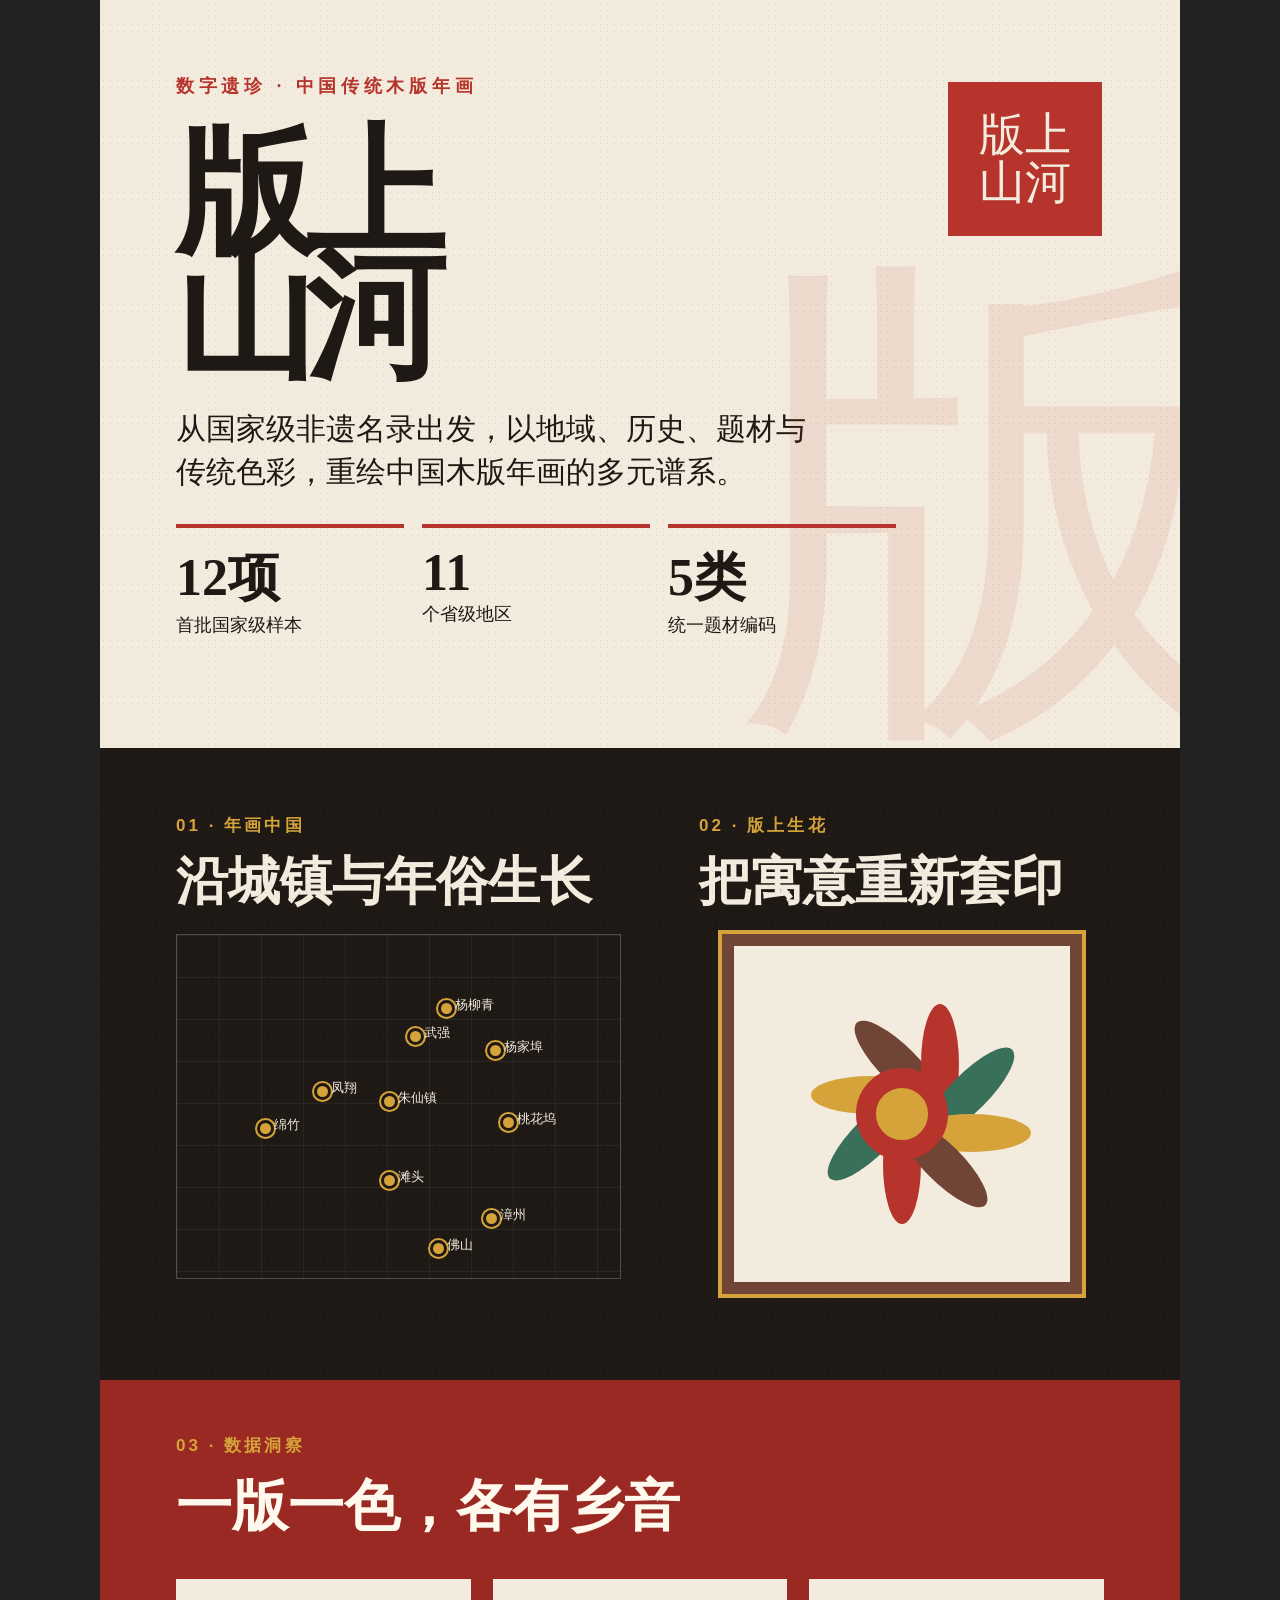
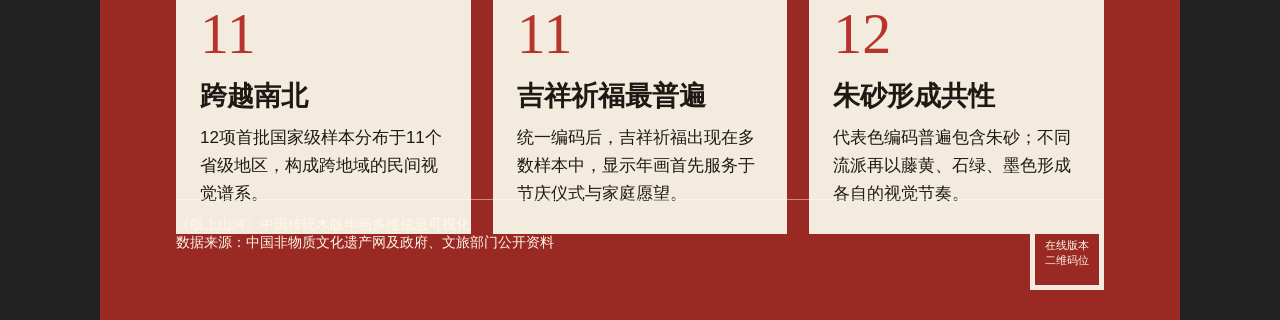
==== poster/poster.html @ 12811232 "feat: expand data, generative controls, and poster" ====
<!doctype html>
<html lang="zh-CN">
<head>
<meta charset="utf-8">
<title>版上山河｜课程展览海报</title>
<style>
*{box-sizing:border-box}html,body{margin:0;background:#222}body{font-family:"Microsoft YaHei",sans-serif}.poster{width:1080px;height:1920px;margin:0 auto;overflow:hidden;position:relative;color:#1e1915;background:#f3ebdd}.grain{position:absolute;inset:0;opacity:.16;background-image:radial-gradient(#704536 0.7px,transparent .7px);background-size:7px 7px;pointer-events:none}.top{height:760px;padding:74px 76px;position:relative;border-bottom:12px solid #1e1915}.kicker{font-size:18px;font-weight:700;letter-spacing:.26em;color:#b6342b}.title{font-family:SimSun,serif;font-size:162px;line-height:.88;letter-spacing:-.08em;margin:55px 0 26px;max-width:700px}.subtitle{font-family:SimSun,serif;font-size:34px;line-height:1.45;max-width:650px}.seal{position:absolute;right:78px;top:82px;width:154px;height:154px;background:#b6342b;color:#f3ebdd;display:grid;place-items:center;font-family:SimSun,serif;font-size:46px;line-height:1.05;text-align:center}.ghost{position:absolute;right:-80px;bottom:-110px;font-family:SimSun,serif;font-size:520px;color:rgba(182,52,43,.09)}.metrics{display:grid;grid-template-columns:repeat(3,1fr);gap:18px;margin-top:58px;width:720px}.metric{border-top:4px solid #b6342b;padding-top:15px}.metric b{font-family:Georgia,serif;font-size:52px;display:block}.metric span{font-size:18px}.middle{height:620px;display:grid;grid-template-columns:1.05fr .95fr;background:#1e1915;color:#f3ebdd}.map-panel{padding:54px 46px 44px 76px}.section-no{color:#d5a33a;font-size:17px;font-weight:700;letter-spacing:.18em}.map-panel h2,.art-panel h2{font-family:SimSun,serif;font-size:52px;line-height:1.1;margin:16px 0 24px}.map{position:relative;height:345px;border:1px solid rgba(255,255,255,.22);background:linear-gradient(rgba(255,255,255,.05) 1px,transparent 1px),linear-gradient(90deg,rgba(255,255,255,.05) 1px,transparent 1px);background-size:42px 42px}.dot{position:absolute;width:17px;height:17px;border-radius:50%;background:#d5a33a;border:3px solid #1e1915;box-shadow:0 0 0 2px #d5a33a}.dot::after{content:attr(data-name);position:absolute;left:14px;top:-7px;white-space:nowrap;font-size:13px;color:#f3ebdd}.art-panel{padding:54px 76px 44px 32px}.generative-art{width:360px;height:360px;margin:0 auto;position:relative;background:#f3ebdd;border:12px solid #704536;outline:4px solid #d5a33a;display:grid;place-items:center;overflow:hidden}.rosette{position:absolute;inset:42px;animation:none}.petal{position:absolute;left:50%;top:50%;width:38px;height:120px;border-radius:50%;background:#b6342b;transform-origin:50% 0}.petal:nth-child(1){transform:rotate(0deg) translate(-50%,-10px)}.petal:nth-child(2){transform:rotate(45deg) translate(-50%,-10px);background:#39705a}.petal:nth-child(3){transform:rotate(90deg) translate(-50%,-10px);background:#d5a33a}.petal:nth-child(4){transform:rotate(135deg) translate(-50%,-10px);background:#704536}.petal:nth-child(5){transform:rotate(180deg) translate(-50%,-10px)}.petal:nth-child(6){transform:rotate(225deg) translate(-50%,-10px);background:#39705a}.petal:nth-child(7){transform:rotate(270deg) translate(-50%,-10px);background:#d5a33a}.petal:nth-child(8){transform:rotate(315deg) translate(-50%,-10px);background:#704536}.core{width:92px;height:92px;border-radius:50%;background:#d5a33a;border:20px solid #b6342b;z-index:2}.bottom{height:540px;padding:54px 76px;background:#9b2923;color:#fff8ec;position:relative}.bottom h2{font-family:SimSun,serif;font-size:56px;margin:12px 0 34px}.data-insights{display:grid;grid-template-columns:repeat(3,1fr);gap:22px}.insight{min-height:216px;padding:26px 24px;background:#f3ebdd;color:#1e1915}.insight .num{font-family:Georgia,serif;font-size:58px;color:#b6342b;line-height:1}.insight h3{font-family:SimSun,serif;font-size:27px;margin:15px 0 10px}.insight p{font-size:17px;line-height:1.65;margin:0}.footer{position:absolute;left:76px;right:76px;bottom:30px;display:flex;justify-content:space-between;border-top:1px solid rgba(255,255,255,.45);padding-top:16px;font-size:14px}.qr-placeholder{width:74px;height:74px;border:5px solid #f3ebdd;display:grid;place-items:center;font-size:11px;text-align:center}
.title{font-size:140px;margin:34px 0 18px}.subtitle{font-size:30px;line-height:1.42}.metrics{margin-top:24px}
</style>
</head>
<body>
<article class="poster">
  <div class="grain"></div>
  <header class="top">
    <div class="kicker">数字遗珍 · 中国传统木版年画</div>
    <div class="seal">版上<br>山河</div>
    <h1 class="title">版上<br>山河</h1>
    <p class="subtitle">从国家级非遗名录出发，以地域、历史、题材与传统色彩，重绘中国木版年画的多元谱系。</p>
    <div class="metrics"><div class="metric"><b>12项</b><span>首批国家级样本</span></div><div class="metric"><b>11</b><span>个省级地区</span></div><div class="metric"><b>5类</b><span>统一题材编码</span></div></div>
    <div class="ghost">版</div>
  </header>
  <section class="middle">
    <div class="map-panel"><div class="section-no">01 · 年画中国</div><h2>沿城镇与年俗生长</h2><div class="map" aria-label="代表项目地理分布示意"><span class="dot" data-name="杨柳青" style="left:59%;top:19%"></span><span class="dot" data-name="武强" style="left:52%;top:27%"></span><span class="dot" data-name="杨家埠" style="left:70%;top:31%"></span><span class="dot" data-name="朱仙镇" style="left:46%;top:46%"></span><span class="dot" data-name="桃花坞" style="left:73%;top:52%"></span><span class="dot" data-name="绵竹" style="left:18%;top:54%"></span><span class="dot" data-name="凤翔" style="left:31%;top:43%"></span><span class="dot" data-name="漳州" style="left:69%;top:80%"></span><span class="dot" data-name="佛山" style="left:57%;top:89%"></span><span class="dot" data-name="滩头" style="left:46%;top:69%"></span></div></div>
    <div class="art-panel"><div class="section-no">02 · 版上生花</div><h2>把寓意重新套印</h2><div class="generative-art"><div class="rosette"><i class="petal"></i><i class="petal"></i><i class="petal"></i><i class="petal"></i><i class="petal"></i><i class="petal"></i><i class="petal"></i><i class="petal"></i></div><div class="core"></div></div></div>
  </section>
  <section class="bottom">
    <div class="section-no">03 · 数据洞察</div><h2>一版一色，各有乡音</h2>
    <div class="data-insights"><div class="insight"><div class="num">11</div><h3>跨越南北</h3><p>12项首批国家级样本分布于11个省级地区，构成跨地域的民间视觉谱系。</p></div><div class="insight"><div class="num">11</div><h3>吉祥祈福最普遍</h3><p>统一编码后，吉祥祈福出现在多数样本中，显示年画首先服务于节庆仪式与家庭愿望。</p></div><div class="insight"><div class="num">12</div><h3>朱砂形成共性</h3><p>代表色编码普遍包含朱砂；不同流派再以藤黄、石绿、墨色形成各自的视觉节奏。</p></div></div>
    <div class="footer"><div>《版上山河》中国传统木版年画多维信息可视化<br>数据来源：中国非物质文化遗产网及政府、文旅部门公开资料</div><div class="qr-placeholder">在线版本<br>二维码位</div></div>
  </section>
</article>
</body>
</html>
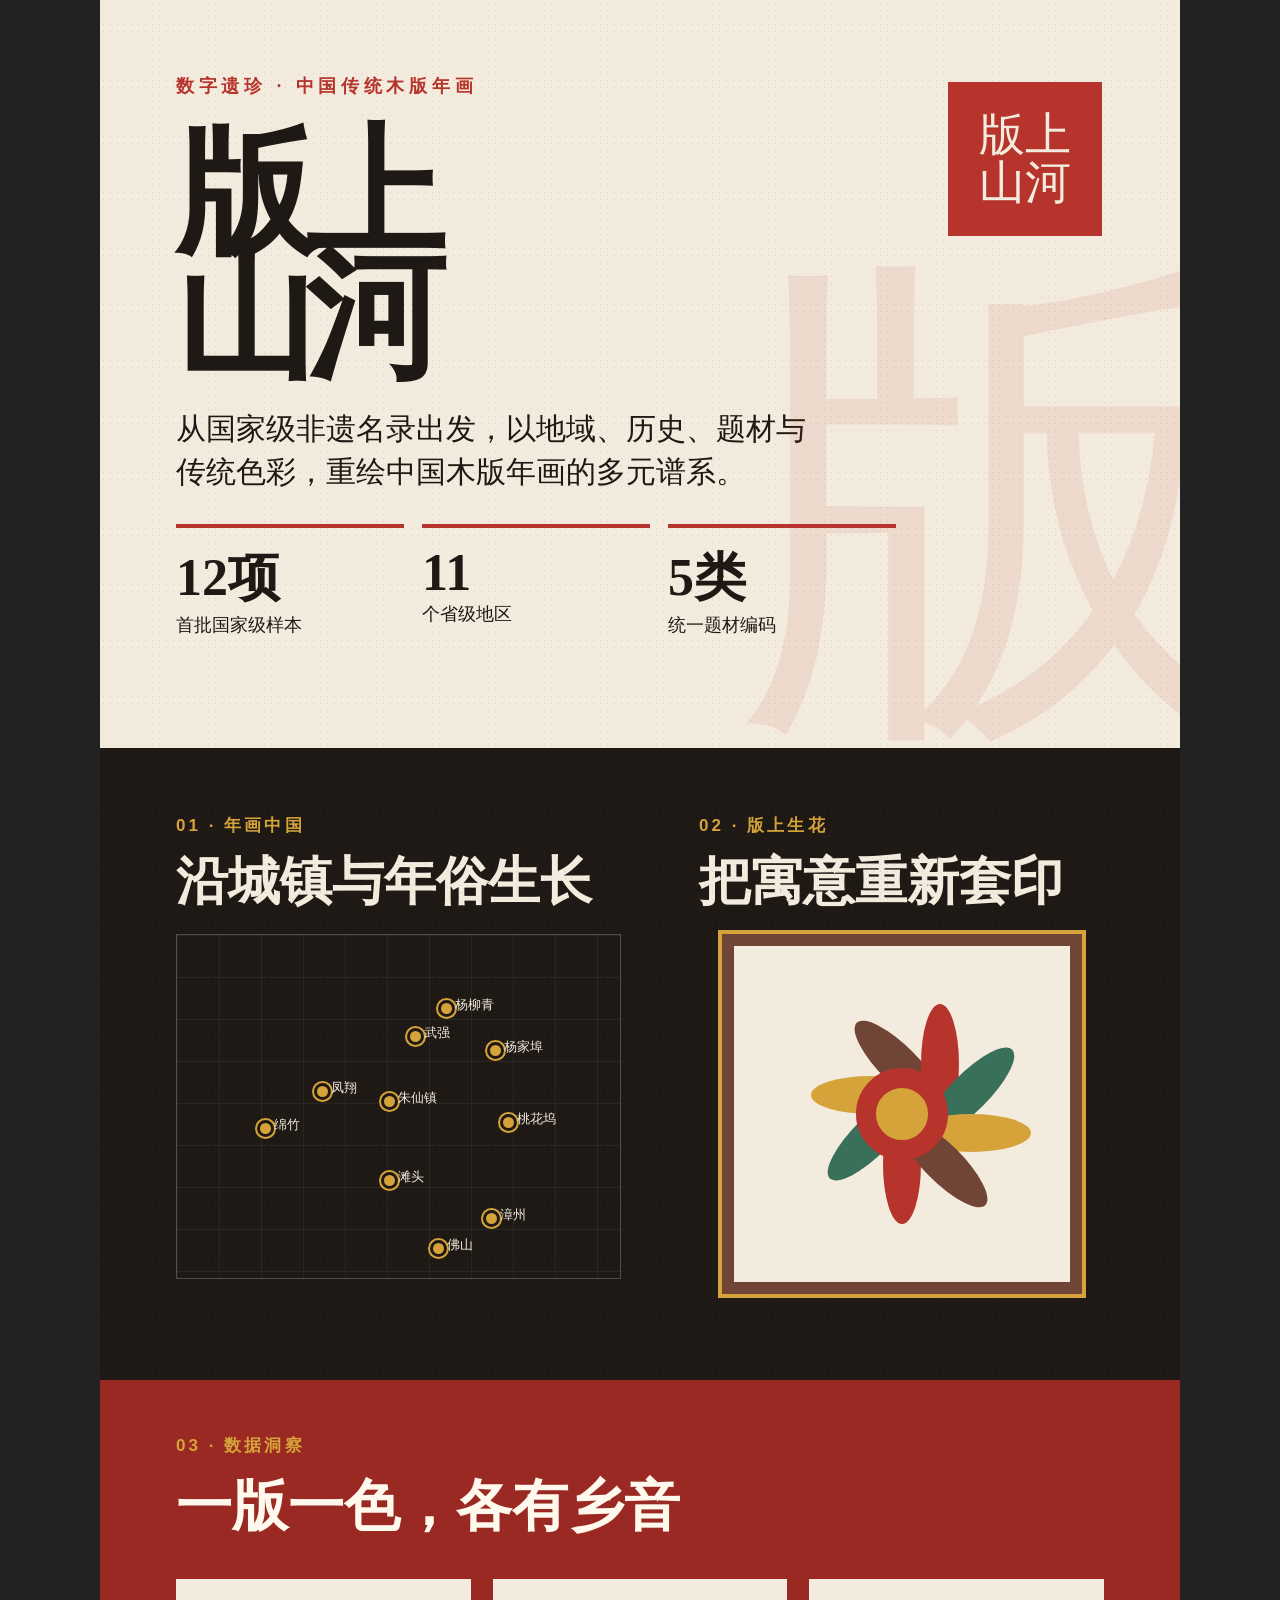
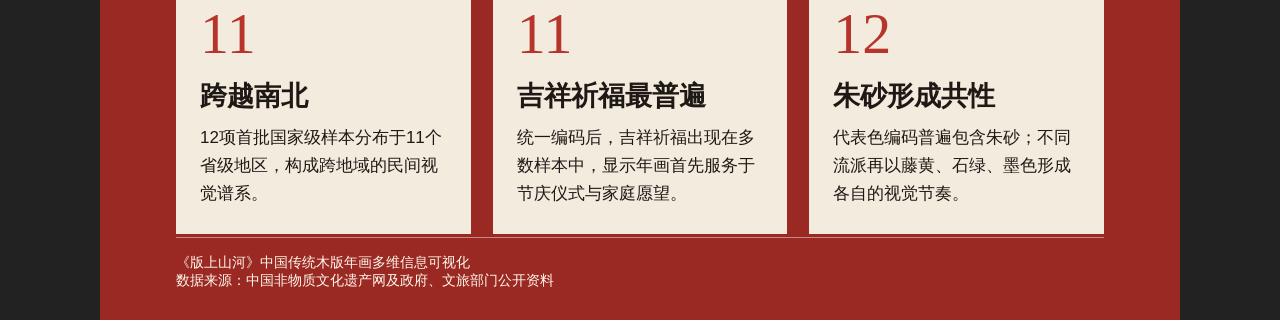
==== commit 05c2a13d: "chore: prepare offline delivery and Pages deployment" ====
--- a/poster/poster.html
+++ b/poster/poster.html
@@ -26,7 +26,7 @@
   <section class="bottom">
     <div class="section-no">03 · 数据洞察</div><h2>一版一色，各有乡音</h2>
     <div class="data-insights"><div class="insight"><div class="num">11</div><h3>跨越南北</h3><p>12项首批国家级样本分布于11个省级地区，构成跨地域的民间视觉谱系。</p></div><div class="insight"><div class="num">11</div><h3>吉祥祈福最普遍</h3><p>统一编码后，吉祥祈福出现在多数样本中，显示年画首先服务于节庆仪式与家庭愿望。</p></div><div class="insight"><div class="num">12</div><h3>朱砂形成共性</h3><p>代表色编码普遍包含朱砂；不同流派再以藤黄、石绿、墨色形成各自的视觉节奏。</p></div></div>
-    <div class="footer"><div>《版上山河》中国传统木版年画多维信息可视化<br>数据来源：中国非物质文化遗产网及政府、文旅部门公开资料</div><div class="qr-placeholder">在线版本<br>二维码位</div></div>
+    <div class="footer"><div>《版上山河》中国传统木版年画多维信息可视化<br>数据来源：中国非物质文化遗产网及政府、文旅部门公开资料</div></div>
   </section>
 </article>
 </body>
